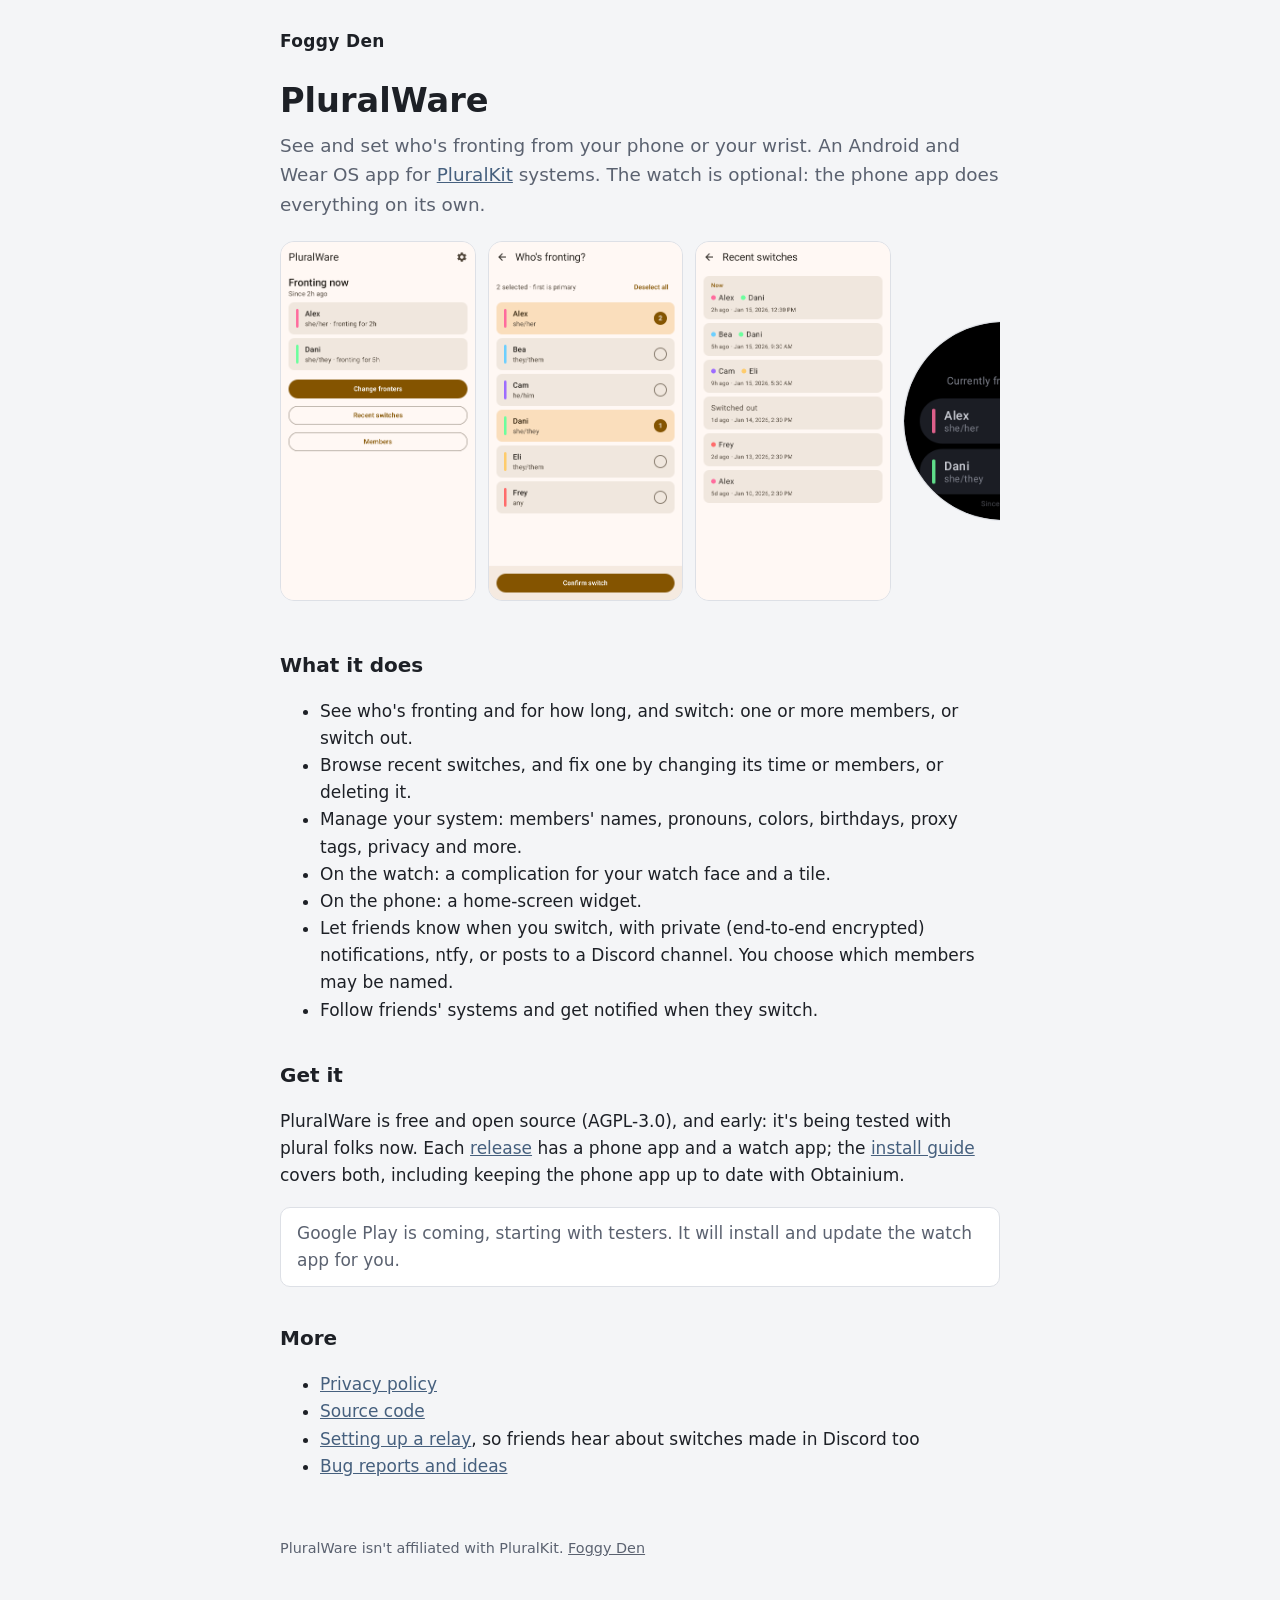
==== pluralware/index.html @ a605eb68 "Add the Foggy Den site: home, PluralWare and Hexline" ====
<!doctype html>
<html lang="en">
<head>
  <meta charset="utf-8">
  <meta name="viewport" content="width=device-width, initial-scale=1">
  <title>PluralWare</title>
  <meta name="description" content="See and set who's fronting from your phone or your wrist. An Android and Wear OS app for PluralKit systems.">
  <link rel="stylesheet" href="/style.css">
</head>
<body>
  <header><a class="home" href="/">Foggy Den</a></header>
  <main class="pluralware">
    <h1>PluralWare</h1>
    <p class="lede">See and set who's fronting from your phone or your wrist. An Android and Wear OS app for
      <a href="https://pluralkit.me">PluralKit</a> systems. The watch is optional: the phone app does everything on
      its own.</p>

    <div class="shots">
      <img src="screenshots/phone-home.png" alt="The phone's home screen: Alex and Dani fronting, for 2 and 5 hours">
      <img src="screenshots/phone-picker.png" alt="Choosing fronters on the phone, with Confirm switch at the bottom">
      <img src="screenshots/phone-history.png" alt="Recent switches on the phone, with how long ago and when">
      <img class="watch" src="screenshots/watch-home.png" alt="The watch's home screen: Alex and Dani fronting">
      <img class="watch" src="screenshots/watch-picker.png" alt="Choosing fronters on the watch">
    </div>

    <h2>What it does</h2>
    <ul>
      <li>See who's fronting and for how long, and switch: one or more members, or switch out.</li>
      <li>Browse recent switches, and fix one by changing its time or members, or deleting it.</li>
      <li>Manage your system: members' names, pronouns, colors, birthdays, proxy tags, privacy and more.</li>
      <li>On the watch: a complication for your watch face and a tile.</li>
      <li>On the phone: a home-screen widget.</li>
      <li>Let friends know when you switch, with private (end-to-end encrypted) notifications, ntfy, or posts to a
        Discord channel. You choose which members may be named.</li>
      <li>Follow friends' systems and get notified when they switch.</li>
    </ul>

    <h2>Get it</h2>
    <p>PluralWare is free and open source (AGPL-3.0), and early: it's being tested with plural folks now. Each
      <a href="https://github.com/mishan/pluralware/releases">release</a> has a phone app and a watch app; the
      <a href="https://github.com/mishan/pluralware#install">install guide</a> covers both, including keeping the
      phone app up to date with Obtainium.</p>
    <p class="note">Google Play is coming, starting with testers. It will install and update the watch app for you.</p>

    <h2>More</h2>
    <ul>
      <li><a href="privacy.html">Privacy policy</a></li>
      <li><a href="https://github.com/mishan/pluralware">Source code</a></li>
      <li><a href="https://github.com/mishan/pluralware/blob/main/relay/SETUP.md">Setting up a relay</a>, so
        friends hear about switches made in Discord too</li>
      <li><a href="https://github.com/mishan/pluralware/issues">Bug reports and ideas</a></li>
    </ul>
  </main>
  <footer>PluralWare isn't affiliated with PluralKit. <a href="/">Foggy Den</a></footer>
</body>
</html>
---- style.css ----
:root {
  --bg: #f4f5f7;
  --surface: #ffffff;
  --text: #1d2026;
  --muted: #5b6270;
  --line: #dde0e6;
  --accent: #46607e;
  --pluralware: #845400;
  --hexline: #2f6f6a;
  color-scheme: light dark;
}
@media (prefers-color-scheme: dark) {
  :root {
    --bg: #14161a;
    --surface: #1d2026;
    --text: #e6e8ec;
    --muted: #a0a7b4;
    --line: #2e323a;
    --accent: #9db4d0;
    --pluralware: #ffb955;
    --hexline: #7cc7bf;
  }
}
* { box-sizing: border-box; }
body {
  margin: 0;
  background: var(--bg);
  color: var(--text);
  font: 17px/1.6 system-ui, -apple-system, "Segoe UI", Roboto, sans-serif;
}
main, header, footer { max-width: 760px; margin: 0 auto; padding: 0 20px; }
header { padding-top: 28px; }
header a.home { color: var(--text); text-decoration: none; font-weight: 600; letter-spacing: 0.02em; }
h1 { font-size: 2.1rem; line-height: 1.2; margin: 1.6rem 0 0.6rem; }
h2 { font-size: 1.25rem; margin: 2.2rem 0 0.6rem; }
p, li { color: var(--text); }
.lede { font-size: 1.15rem; color: var(--muted); margin-top: 0; }
a { color: var(--accent); }
.apps { display: grid; gap: 16px; margin: 2rem 0; }
@media (min-width: 640px) { .apps { grid-template-columns: 1fr 1fr; } }
.card {
  display: block;
  background: var(--surface);
  border: 1px solid var(--line);
  border-left: 5px solid var(--c, var(--accent));
  border-radius: 12px;
  padding: 18px 20px;
  color: inherit;
  text-decoration: none;
}
.card:hover { border-color: var(--c, var(--accent)); }
.card h2 { margin: 0 0 0.3rem; color: var(--c, var(--accent)); }
.card p { margin: 0; color: var(--muted); font-size: 0.95rem; }
.pluralware { --c: var(--pluralware); }
.hexline { --c: var(--hexline); }
.shots { display: flex; gap: 12px; overflow-x: auto; padding: 4px 0 12px; }
.shots img { height: 360px; width: auto; border-radius: 14px; border: 1px solid var(--line); flex: none; }
.shots img.watch { height: 200px; border-radius: 50%; align-self: center; }
.note { background: var(--surface); border: 1px solid var(--line); border-radius: 10px; padding: 12px 16px; color: var(--muted); }
footer { color: var(--muted); font-size: 0.9rem; padding-top: 2.5rem; padding-bottom: 2.5rem; }
footer a { color: var(--muted); }
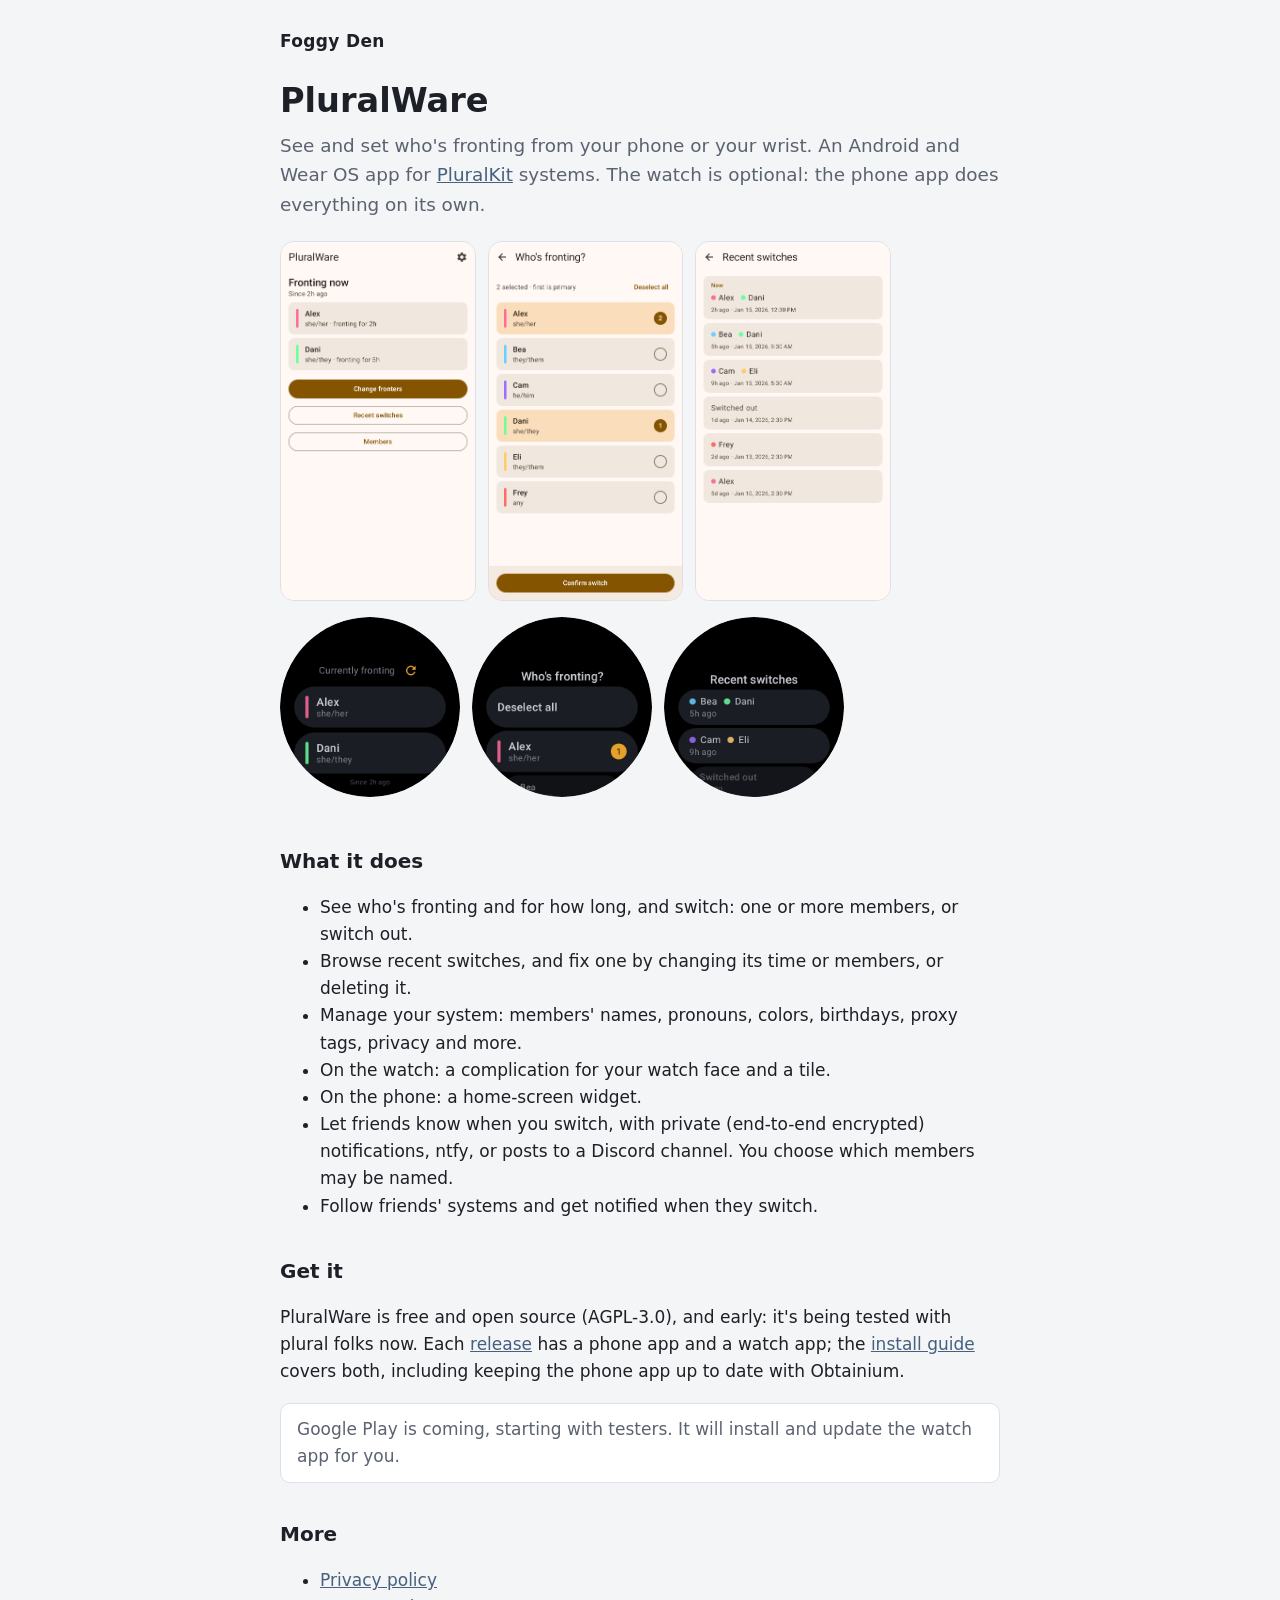
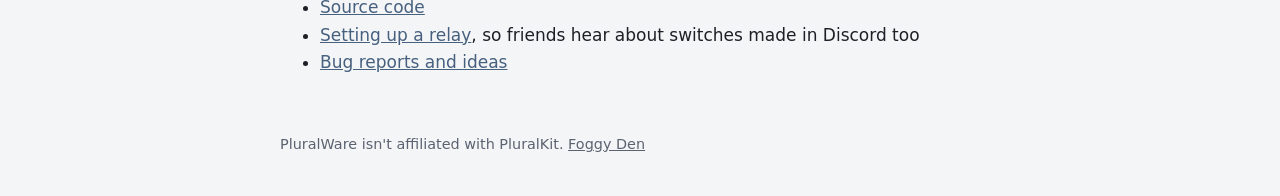
==== commit a7cd2f97: "Show the watch screenshots on a row of their own" ====
--- a/pluralware/index.html
+++ b/pluralware/index.html
@@ -19,8 +19,11 @@
       <img src="screenshots/phone-home.png" alt="The phone's home screen: Alex and Dani fronting, for 2 and 5 hours">
       <img src="screenshots/phone-picker.png" alt="Choosing fronters on the phone, with Confirm switch at the bottom">
       <img src="screenshots/phone-history.png" alt="Recent switches on the phone, with how long ago and when">
+    </div>
+    <div class="shots">
       <img class="watch" src="screenshots/watch-home.png" alt="The watch's home screen: Alex and Dani fronting">
       <img class="watch" src="screenshots/watch-picker.png" alt="Choosing fronters on the watch">
+      <img class="watch" src="screenshots/watch-history.png" alt="Recent switches on the watch">
     </div>
 
     <h2>What it does</h2>
--- a/style.css
+++ b/style.css
@@ -55,7 +55,7 @@
 .hexline { --c: var(--hexline); }
 .shots { display: flex; gap: 12px; overflow-x: auto; padding: 4px 0 12px; }
 .shots img { height: 360px; width: auto; border-radius: 14px; border: 1px solid var(--line); flex: none; }
-.shots img.watch { height: 200px; border-radius: 50%; align-self: center; }
+.shots img.watch { height: 180px; border-radius: 50%; border: none; }
 .note { background: var(--surface); border: 1px solid var(--line); border-radius: 10px; padding: 12px 16px; color: var(--muted); }
 footer { color: var(--muted); font-size: 0.9rem; padding-top: 2.5rem; padding-bottom: 2.5rem; }
 footer a { color: var(--muted); }
